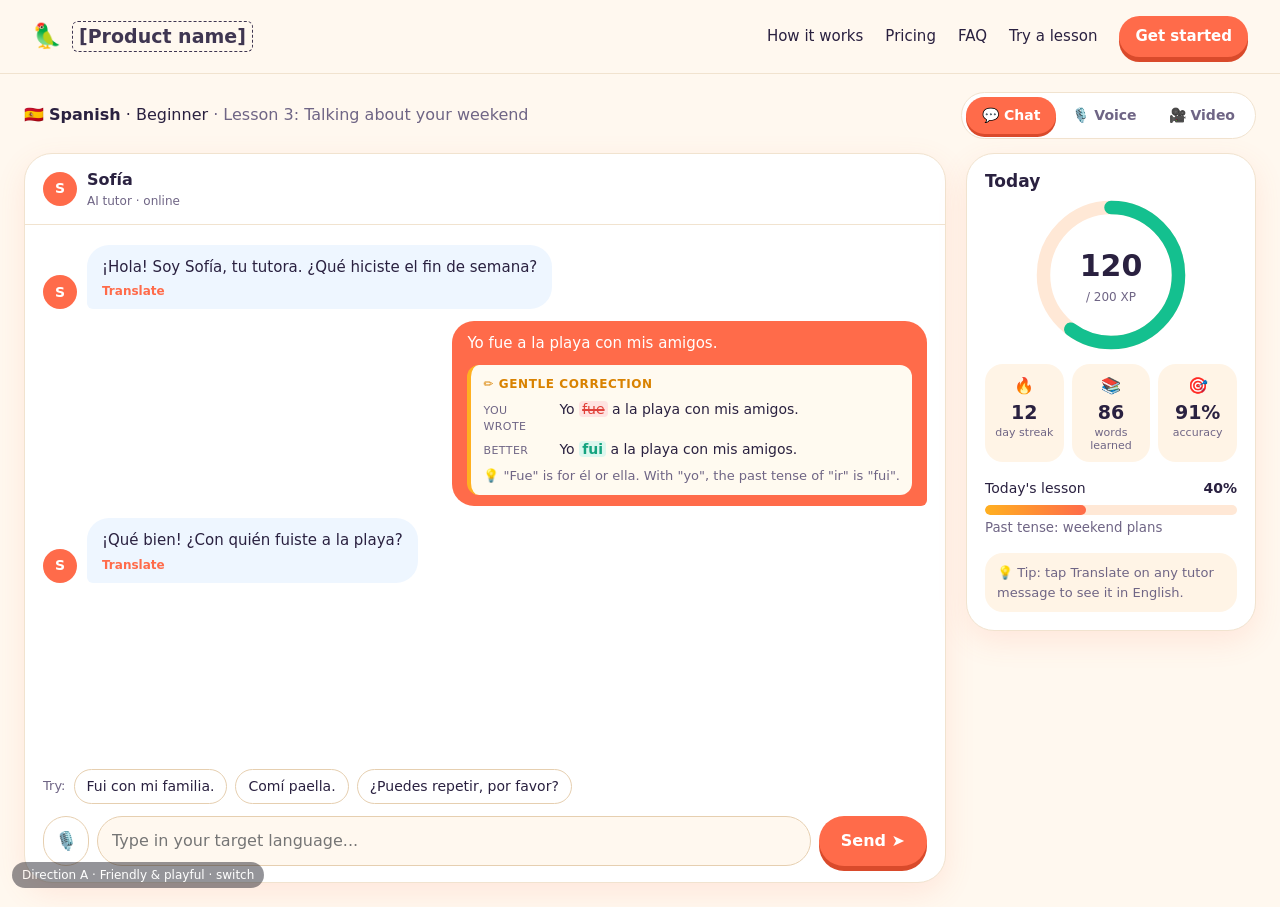
==== a/practice.html @ 054693df "AI language tutor prototype: 3 directions" ====
<!doctype html><html lang="en"><head><meta charset="utf-8"><meta name="viewport" content="width=device-width,initial-scale=1">
<title>Practice · [Product name] prototype A</title><link rel="stylesheet" href="style.css"></head><body class="page-practice">
<header class="nav">
  <a class="logo" href="index.html"><span class="logo-ic">🦜</span><span class="ph">[Product name]</span></a>
  <button class="menu-toggle" type="button" aria-label="Menu">☰</button>
  <nav class="nav-links">
    <a href="index.html#how">How it works</a>
    <a href="index.html#pricing">Pricing</a>
    <a href="index.html#faq">FAQ</a>
    <a href="practice.html">Try a lesson</a>
    <a class="btn btn-primary btn-sm" href="onboarding.html">Get started</a>
  </nav>
</header>
<a class="dir-tag" href="../index.html" title="Back to directions">Direction A · Friendly & playful · switch</a>
<main class="practice">
  <div class="p-top">
    <div class="p-title"><span class="js-flag">🇪🇸</span> <b class="js-lang">Spanish</b> · <span class="js-level">Beginner</span> <span class="muted">· Lesson 3: Talking about your weekend</span></div>
    <div class="mode-switch" role="tablist">
      <button class="mode-btn active" data-mode="chat" role="tab">💬 Chat</button>
      <button class="mode-btn" data-mode="voice" role="tab">🎙️ Voice</button>
      <button class="mode-btn" data-mode="video" role="tab">🎥 Video</button>
    </div>
  </div>
  <div class="p-grid">
    <section class="stage" id="stage" data-mode="chat">
      <!-- CHAT + VOICE share the transcript -->
      <div class="chat-wrap">
        <div class="chat-head"><span class="avatar-sm js-tutor-init">AI</span><div><b class="js-tutor">Sofía</b><small>AI tutor · online</small></div></div>
        <div class="chat" id="chat"></div>
        <div class="voice-panel">
          <button class="mic-big" id="micBig" type="button" aria-label="Toggle microphone">🎙️</button>
          <div class="wave"><span style="animation-delay:0.00s"></span><span style="animation-delay:0.07s"></span><span style="animation-delay:0.14s"></span><span style="animation-delay:0.21s"></span><span style="animation-delay:0.28s"></span><span style="animation-delay:0.35s"></span><span style="animation-delay:0.42s"></span><span style="animation-delay:0.49s"></span><span style="animation-delay:0.56s"></span><span style="animation-delay:0.63s"></span><span style="animation-delay:0.70s"></span><span style="animation-delay:0.77s"></span><span style="animation-delay:0.84s"></span><span style="animation-delay:0.91s"></span><span style="animation-delay:0.98s"></span><span style="animation-delay:1.05s"></span><span style="animation-delay:1.12s"></span><span style="animation-delay:1.19s"></span><span style="animation-delay:1.26s"></span><span style="animation-delay:1.33s"></span><span style="animation-delay:1.40s"></span><span style="animation-delay:1.47s"></span><span style="animation-delay:1.54s"></span><span style="animation-delay:1.61s"></span></div>
          <div class="voice-status" id="voiceStatus">Tap the mic and speak</div>
          <small class="muted">Prototype: no real audio is recorded</small>
        </div>
        <div class="suggestions" id="suggestions"><span class="sugg-lbl">Try:</span></div>
        <form class="composer" id="composer"><button type="button" class="icon-btn js-to-voice" title="Voice mode">🎙️</button><input id="msgInput" autocomplete="off" placeholder="Type in your target language..."><button class="btn btn-primary send" type="submit">Send ➤</button></form>
      </div>
      <!-- VIDEO -->
      <div class="video-wrap">
        <div class="call">
          <div class="tutor-tile" id="tutorTile">
            <svg class="avatar-svg big" viewBox="0 0 200 200" aria-hidden="true">
  <defs><radialGradient id="glow-big" cx="50%" cy="45%" r="55%"><stop offset="0" stop-color="var(--glow1)"/><stop offset="1" stop-color="var(--glow2)" stop-opacity="0"/></radialGradient></defs>
  <circle class="av-glow" cx="100" cy="95" r="95" fill="url(#glow-big)"/>
  <path class="av-hair-back" d="M42 110 Q36 40 100 32 Q164 40 158 110 L160 170 Q100 150 40 170 Z" fill="var(--hair)"/>
  <rect x="86" y="128" width="28" height="30" rx="10" fill="var(--skin2)"/>
  <path d="M40 200 Q46 150 100 148 Q154 150 160 200 Z" fill="var(--shirt)"/>
  <ellipse cx="100" cy="98" rx="46" ry="54" fill="var(--skin)"/>
  <path d="M54 84 Q60 40 100 40 Q146 42 148 88 Q128 62 96 60 Q70 64 54 84 Z" fill="var(--hair)"/>
  <g class="av-eyes"><ellipse cx="82" cy="98" rx="5" ry="6" fill="#2b2b3a"/><ellipse cx="118" cy="98" rx="5" ry="6" fill="#2b2b3a"/></g>
  <path d="M73 86 Q82 81 90 85" stroke="#2b2b3a" stroke-width="2.5" fill="none" stroke-linecap="round"/><path d="M110 85 Q118 81 127 86" stroke="#2b2b3a" stroke-width="2.5" fill="none" stroke-linecap="round"/>
  <ellipse cx="72" cy="114" rx="7" ry="4" fill="#ff8a8a" opacity=".35"/><ellipse cx="128" cy="114" rx="7" ry="4" fill="#ff8a8a" opacity=".35"/>
  <ellipse class="av-mouth" cx="100" cy="124" rx="11" ry="4" fill="#a3324a"/>
</svg>
            <video id="tutorVideo" playsinline preload="metadata" poster="../assets/tutor-poster.jpg"><source src="../assets/tutor-sample.mp4" type="video/mp4"></video>
            <button class="play-btn" id="playBtn" type="button" aria-label="Play with sound">▶</button>
            <span class="tile-label">AI tutor · <b class="js-tutor">Sofía</b></span>
            <span class="rec">● LIVE</span>
            <div class="self-tile" id="selfTile">
              <svg viewBox="0 0 100 100" class="silhouette"><circle cx="50" cy="38" r="18"/><path d="M18 100 Q20 64 50 62 Q80 64 82 100Z"/></svg>
              <span class="cam-off-lbl">Camera off</span>
              <button class="self-cam" id="selfCamToggle" type="button">📷 Turn off</button>
              <span class="self-lbl">You</span>
            </div>
          </div>
          <div class="subs" id="subs">
            <div class="sub-text" id="subText"></div><div class="sub-tr" id="subTr"></div>
            <button class="tr-toggle" id="trToggle" type="button">Translate</button>
          </div>
          <div class="controls">
            <button class="ctl" id="vcMic" type="button" title="Mute">🎙️<small>Mic</small></button>
            <button class="ctl" id="vcCam" type="button" title="Camera">📷<small>Camera</small></button>
            <button class="ctl" id="vcCc" type="button" title="Captions">CC<small>Captions</small></button>
            <button class="ctl end" id="vcEnd" type="button">✕<small>End lesson</small></button>
          </div>
        </div>
        <aside class="feedback"><h3>Live feedback</h3><p class="muted small">Corrections from this lesson appear here.</p><div id="feedbackList"></div></aside>
      </div>
    </section>
    <aside class="panel">
      <h3>Today</h3>
      <div class="ring-wrap"><svg class="ring" viewBox="0 0 100 100"><circle cx="50" cy="50" r="45" class="ring-bg"/><circle cx="50" cy="50" r="45" class="ring-fg" style="stroke-dasharray:283;stroke-dashoffset:113"/></svg><div class="ring-txt"><b class="js-xp">120</b><small>/ 200 XP</small></div></div>
      <div class="stats">
        <div class="stat"><span>🔥</span><b>12</b><small>day streak</small></div>
        <div class="stat"><span>📚</span><b class="js-words">86</b><small>words learned</small></div>
        <div class="stat"><span>🎯</span><b class="js-acc">91%</b><small>accuracy</small></div>
      </div>
      <div class="lesson-prog"><div class="lp-top"><span>Today's lesson</span><b class="js-lesson">40%</b></div><div class="bar"><div class="bar-fill js-lessonbar" style="width:40%"></div></div><small class="muted">Past tense: weekend plans</small></div>
      <div class="panel-tip">💡 Tip: tap Translate on any tutor message to see it in English.</div>
    </aside>
  </div>
</main>
<div class="modal" id="endModal"><div class="modal-card"><div class="big-emoji">🎉</div><h2>Lesson complete!</h2><p>+40 XP · 6 new words · 2 corrections reviewed</p><div class="cta-row"><button class="btn btn-primary" id="endClose" type="button">Back to chat</button><a class="btn btn-ghost" href="index.html">Home</a></div></div></div>
<script src="app.js"></script></body></html>
---- a/style.css ----
/* ===== BASE LAYOUT (shared) ===== */
*{box-sizing:border-box}
html{scroll-behavior:smooth}
body{margin:0;font-family:var(--font);background:var(--bg);color:var(--text);line-height:1.5;-webkit-font-smoothing:antialiased}
h1,h2,h3{font-family:var(--font-head);line-height:1.15;margin:0 0 .5em}
a{color:var(--link,var(--primary))}
.muted{color:var(--muted)} .small{font-size:13px}
.ph{border:1.5px dashed currentColor;border-radius:6px;padding:0 6px;font-weight:700;opacity:.9}
.btn{display:inline-flex;align-items:center;justify-content:center;gap:8px;padding:11px 20px;border-radius:var(--radius-btn);font:inherit;font-weight:600;text-decoration:none;border:2px solid transparent;cursor:pointer;transition:transform .12s,box-shadow .12s,background .12s}
.btn:hover{transform:translateY(-1px)}
.btn-primary{background:var(--primary);color:var(--primary-ink);box-shadow:var(--btn-shadow)}
.btn-ghost{background:transparent;color:var(--text);border-color:var(--border-strong)}
.btn-sm{padding:7px 14px;font-size:14px}.btn-lg{padding:15px 26px;font-size:17px}
/* nav */
.nav{display:flex;align-items:center;justify-content:space-between;padding:16px 32px;background:var(--nav-bg);border-bottom:1px solid var(--border);position:sticky;top:0;z-index:20;backdrop-filter:blur(10px)}
.logo{display:flex;align-items:center;gap:10px;text-decoration:none;color:var(--text);font-family:var(--font-head);font-size:19px}
.logo-ic{font-size:24px}
.nav-links{display:flex;align-items:center;gap:22px}
.nav-links a{color:var(--text);text-decoration:none;font-size:15px}
.nav-links a.btn{color:var(--primary-ink)}
.menu-toggle{display:none;background:none;border:0;font-size:24px;color:var(--text);cursor:pointer}
.dir-tag{position:fixed;left:12px;bottom:12px;z-index:60;font:12px/1 system-ui,sans-serif;background:rgba(20,20,30,.82);color:#fff;padding:7px 10px;border-radius:999px;text-decoration:none;opacity:.55}.dir-tag:hover{opacity:1}
/* landing */
.hero{display:grid;grid-template-columns:1.1fr .9fr;gap:48px;align-items:center;max-width:1200px;margin:0 auto;padding:64px 32px 72px}
.hero h1{font-size:54px;letter-spacing:-.02em}
.eyebrow{display:inline-block;font-size:14px;font-weight:600;color:var(--eyebrow,var(--primary));margin-bottom:14px}
.lead{font-size:18px;color:var(--muted);max-width:560px}
.cta-row{display:flex;gap:12px;flex-wrap:wrap;margin:26px 0 16px}
.trust{font-size:14px;color:var(--muted)}
.sample-chat{background:var(--surface);border:1px solid var(--border);border-radius:var(--radius-lg);padding:18px;box-shadow:var(--shadow)}
.sc-head{display:flex;align-items:center;gap:10px;padding-bottom:12px;margin-bottom:12px;border-bottom:1px solid var(--border)}
.sc-head small,.chat-head small{display:block;color:var(--muted);font-size:12px}
.live-dot{margin-left:auto;color:var(--ok);font-size:12px;font-weight:600}
.section{padding:72px 32px;max-width:1200px;margin:0 auto}
.section.alt{max-width:none;background:var(--surface-alt)}
.section.alt>*{max-width:1136px;margin-left:auto;margin-right:auto}
.sec-title{text-align:center;font-size:36px;margin-bottom:36px}
.vp-grid{display:grid;grid-template-columns:repeat(4,1fr);gap:20px}
.vp{background:var(--surface);border:1px solid var(--border);border-radius:var(--radius-lg);padding:24px}
.vp-ic{width:52px;height:52px;display:grid;place-items:center;font-size:26px;border-radius:var(--radius);background:var(--icon-bg);color:var(--icon-ink,var(--primary));margin-bottom:14px}
.vp h3{font-size:19px}.vp p{color:var(--muted);margin:0;font-size:15px}
.steps{display:grid;grid-template-columns:repeat(3,1fr);gap:24px}
.step{text-align:center;padding:12px 20px}
.step-n{width:52px;height:52px;margin:0 auto 14px;border-radius:50%;display:grid;place-items:center;font-weight:800;font-size:20px;background:var(--primary);color:var(--primary-ink)}
.step p{color:var(--muted)}
.split{display:grid;grid-template-columns:1fr 1fr;gap:48px;align-items:center}
.split h2{font-size:36px}
.mini-call{background:var(--call-bg);border-radius:var(--radius-lg);padding:14px;box-shadow:var(--shadow)}
.mini-tile{position:relative;aspect-ratio:16/10;border-radius:var(--radius);background:var(--tile-bg);overflow:hidden;display:grid;place-items:center}
.mini-tile .avatar-svg{height:92%}
.mini-sub{text-align:center;color:var(--sub-ink);background:var(--sub-bg);border-radius:10px;padding:10px;margin-top:10px;font-weight:600}
.tgrid{display:grid;grid-template-columns:repeat(3,1fr);gap:20px}
.tcard{margin:0;background:var(--surface);border:1px solid var(--border);border-radius:var(--radius-lg);padding:24px}
.tcard blockquote{margin:0 0 18px;font-size:17px}
.tcard figcaption{display:flex;align-items:center;gap:10px}
.tcard small{display:block;color:var(--muted)}
.t-av{width:40px;height:40px;border-radius:50%;display:grid;place-items:center;background:var(--icon-bg);color:var(--icon-ink,var(--primary));font-weight:700}
.pricing{display:grid;grid-template-columns:repeat(2,minmax(0,340px));gap:24px;justify-content:center}
.plan{position:relative;background:var(--surface);border:1px solid var(--border);border-radius:var(--radius-lg);padding:28px}
.plan.featured{border:2px solid var(--primary)}
.plan .badge{position:absolute;top:-12px;right:20px;background:var(--primary);color:var(--primary-ink);font-size:12px;font-weight:700;padding:4px 10px;border-radius:999px}
.price{font-size:40px;font-weight:800;font-family:var(--font-head);margin-bottom:8px}.price small{font-size:16px;color:var(--muted)}
.plan ul{padding-left:18px;color:var(--muted);margin:0 0 22px}
.faq{max-width:760px}
.faq details{background:var(--surface);border:1px solid var(--border);border-radius:var(--radius);padding:16px 20px;margin-bottom:10px}
.faq summary{font-weight:600;cursor:pointer}.faq p{color:var(--muted);margin:10px 0 0}
.cta-band{text-align:center;padding:72px 24px;background:var(--band-bg);color:var(--band-ink)}
.cta-band h2{font-size:34px;margin-bottom:22px}
.foot{text-align:center;padding:28px;color:var(--muted);font-size:14px;border-top:1px solid var(--border)}
/* chat bits (shared by landing + practice) */
.msg{display:flex;gap:10px;margin:12px 0;align-items:flex-end}
.msg.learner{justify-content:flex-end}
.bubble{max-width:78%;padding:11px 15px;border-radius:var(--radius-bubble);font-size:15px}
.msg.tutor .bubble{background:var(--tutor-bg);color:var(--tutor-ink);border-bottom-left-radius:6px}
.msg.learner .bubble{background:var(--learner-bg);color:var(--learner-ink);border-bottom-right-radius:6px}
.avatar-sm{flex:none;width:34px;height:34px;border-radius:50%;display:grid;place-items:center;background:var(--primary);color:var(--primary-ink);font-weight:700;font-size:14px}
.correction{margin-top:10px;background:var(--corr-bg);color:var(--corr-ink);border-radius:12px;padding:10px 12px;font-size:14px;border-left:4px solid var(--accent)}
.c-head{font-weight:700;font-size:12px;text-transform:uppercase;letter-spacing:.05em;margin-bottom:6px;color:var(--corr-head,var(--accent))}
.c-row{display:flex;gap:8px;margin:3px 0;align-items:baseline}
.c-lbl{flex:none;width:68px;font-size:11px;text-transform:uppercase;color:var(--corr-muted,var(--muted));letter-spacing:.04em}
del{color:var(--err);text-decoration-thickness:2px;background:var(--err-bg);border-radius:4px;padding:0 3px}
ins{color:var(--ok);text-decoration:none;font-weight:700;background:var(--ok-bg);border-radius:4px;padding:0 3px}
.c-why{margin-top:6px;font-size:13px;color:var(--corr-muted,var(--muted))}
.tr-btn{display:block;margin-top:6px;background:none;border:0;padding:0;font:600 12px var(--font);color:var(--tr-link,var(--primary));cursor:pointer}
.tr{display:none;font-size:13px;opacity:.75;margin-top:4px;font-style:italic}
.show-tr .tr{display:block}
.typing .bubble{display:flex;gap:4px;padding:14px}
.dot{width:7px;height:7px;border-radius:50%;background:currentColor;opacity:.4;animation:blink 1s infinite}
.dot:nth-child(2){animation-delay:.2s}.dot:nth-child(3){animation-delay:.4s}
@keyframes blink{50%{opacity:1}}
/* onboarding */
.onb{max-width:1000px;margin:0 auto;padding:40px 24px 120px}
.onb-head{text-align:center;margin-bottom:28px}.onb-head h1{font-size:40px}.onb-head .lead{margin:0 auto}
.progress-dots{display:flex;gap:6px;justify-content:center;margin-bottom:18px}
.progress-dots span{width:34px;height:6px;border-radius:3px;background:var(--border)}.progress-dots .on{background:var(--primary)}
.onb-step{margin-bottom:34px}
.onb-step h2{font-size:21px;display:flex;align-items:center;gap:10px}
.onb-step h2 small{font-weight:400;color:var(--muted);font-size:15px}
.sn{width:30px;height:30px;border-radius:50%;display:inline-grid;place-items:center;font-size:15px;background:var(--primary);color:var(--primary-ink);font-family:var(--font)}
.lang-grid{display:grid;grid-template-columns:repeat(6,1fr);gap:12px}
.lang-card,.level-card,.goal-chip{font:inherit;color:var(--text);background:var(--surface);border:2px solid var(--border);cursor:pointer;transition:all .12s}
.lang-card{border-radius:var(--radius);padding:14px 8px;display:flex;flex-direction:column;align-items:center;gap:2px}
.lang-card .flag{font-size:34px}.lang-card .lname{font-weight:700;font-size:15px}.lang-card .lhello{font-size:12px;color:var(--muted)}
.lang-card:hover,.level-card:hover,.goal-chip:hover{border-color:var(--border-strong)}
.selected{border-color:var(--primary)!important;background:var(--sel-bg)!important;box-shadow:0 0 0 3px var(--sel-ring)}
.level-grid{display:grid;grid-template-columns:repeat(3,1fr);gap:14px}
.level-card{border-radius:var(--radius-lg);padding:18px;text-align:left;display:grid;grid-template-columns:auto 1fr;column-gap:12px;row-gap:2px}
.lv-ic{grid-row:span 3;font-size:30px}.lv-name{font-weight:700;font-size:17px}.lv-cefr{font-size:12px;font-weight:700;color:var(--primary)}.lv-desc{font-size:14px;color:var(--muted)}
.goal-row{display:flex;flex-wrap:wrap;gap:10px}
.goal-chip{border-radius:999px;padding:10px 18px;font-weight:600}
.onb-foot{position:fixed;left:0;right:0;bottom:0;display:flex;justify-content:center;align-items:center;gap:20px;padding:14px 24px;background:var(--nav-bg);border-top:1px solid var(--border);backdrop-filter:blur(10px);z-index:30}
.summary{color:var(--muted);font-weight:600}
/* practice */
.practice{max-width:1280px;margin:0 auto;padding:18px 24px 24px}
.p-top{display:flex;justify-content:space-between;align-items:center;gap:16px;margin-bottom:14px;flex-wrap:wrap}
.p-title{font-size:16px}
.mode-switch{display:inline-flex;background:var(--surface);border:1px solid var(--border);border-radius:999px;padding:4px}
.mode-btn{font:inherit;font-weight:600;font-size:14px;border:0;background:transparent;color:var(--muted);padding:8px 16px;border-radius:999px;cursor:pointer}
.mode-btn.active{background:var(--primary);color:var(--primary-ink)}
.p-grid{display:grid;grid-template-columns:1fr 290px;gap:20px;align-items:start}
.stage{min-width:0}
.chat-wrap{background:var(--surface);border:1px solid var(--border);border-radius:var(--radius-lg);display:flex;flex-direction:column;height:calc(100vh - 170px);min-height:560px;overflow:hidden;box-shadow:var(--shadow)}
.chat-head{display:flex;align-items:center;gap:10px;padding:14px 18px;border-bottom:1px solid var(--border)}
.chat{flex:1;overflow-y:auto;padding:8px 18px}
.suggestions{display:flex;gap:8px;flex-wrap:wrap;padding:10px 18px 0;align-items:center}
.sugg-lbl{font-size:13px;color:var(--muted)}
.sugg{font:inherit;font-size:14px;border:1px solid var(--border-strong);background:var(--chip-bg,transparent);color:var(--text);padding:6px 12px;border-radius:999px;cursor:pointer}
.sugg:hover{border-color:var(--primary)}
.composer{display:flex;gap:8px;padding:12px 18px 16px}
.composer input{flex:1;min-width:0;font:inherit;padding:12px 14px;border-radius:var(--radius-btn);border:1.5px solid var(--border-strong);background:var(--input-bg,var(--bg));color:var(--text)}
.composer input:focus{outline:none;border-color:var(--primary)}
.icon-btn{flex:none;width:46px;border-radius:var(--radius-btn);border:1.5px solid var(--border-strong);background:var(--surface);font-size:18px;cursor:pointer}
/* voice */
.voice-panel{display:none;flex-direction:column;align-items:center;gap:6px;padding:12px;border-top:1px solid var(--border);background:var(--voice-bg)}
[data-mode="voice"] .voice-panel{display:flex}
[data-mode="voice"] .composer{display:none}
.mic-big{width:72px;height:72px;border-radius:50%;border:0;font-size:34px;background:var(--primary);color:var(--primary-ink);cursor:pointer;box-shadow:var(--btn-shadow);position:relative}
.listening .mic-big{background:var(--accent);animation:pulse 1.2s infinite}
@keyframes pulse{0%{box-shadow:0 0 0 0 var(--pulse)}100%{box-shadow:0 0 0 22px transparent}}
.wave{display:flex;gap:4px;align-items:center;height:44px}
.wave span{width:5px;height:6px;border-radius:3px;background:var(--wave);opacity:.35}
.listening .wave span{opacity:1;animation:wave .9s ease-in-out infinite}
@keyframes wave{0%,100%{height:6px}50%{height:40px}}
.wave span:nth-child(3n){animation-duration:.7s}.wave span:nth-child(4n){animation-duration:1.1s}
.voice-status{font-weight:700}
/* video */
.video-wrap{display:none;grid-template-columns:1fr 260px;gap:16px}
[data-mode="video"] .video-wrap{display:grid}
[data-mode="video"] .chat-wrap{display:none}
.call{background:var(--call-bg);border-radius:var(--radius-lg);padding:14px;box-shadow:var(--shadow);min-width:0}
.tutor-tile{position:relative;aspect-ratio:16/10;background:var(--tile-bg);border-radius:var(--radius);overflow:hidden;display:grid;place-items:center}
.tutor-tile .avatar-svg{height:88%;max-width:100%}
.tutor-tile video{position:absolute;inset:0;width:100%;height:100%;object-fit:cover;display:none;background:#000}
.tutor-tile.has-video video{display:block}
.tutor-tile.has-video .avatar-svg{display:none}
.play-btn{display:none;position:absolute;left:50%;top:50%;transform:translate(-50%,-50%);width:72px;height:72px;border-radius:50%;border:0;background:rgba(255,255,255,.92);color:#111;font-size:26px;cursor:pointer;box-shadow:0 6px 24px rgba(0,0,0,.3);z-index:3}
.tutor-tile.has-video .play-btn{display:block}
.tutor-tile.playing .play-btn{display:none}
.av-glow{transform-origin:100px 95px;opacity:.6}
.speaking .av-glow,.mini-tile .av-glow{animation:glow 1.4s ease-in-out infinite}
@keyframes glow{50%{opacity:1;transform:scale(1.05)}}
.av-mouth{transform-origin:100px 124px}
.speaking .av-mouth,.mini-tile .av-mouth{animation:talk .28s ease-in-out infinite alternate}
@keyframes talk{from{transform:scaleY(.6)}to{transform:scaleY(2.4)}}
.av-eyes{transform-origin:100px 98px;animation:eyes 4s infinite}
@keyframes eyes{0%,94%,100%{transform:scaleY(1)}97%{transform:scaleY(.1)}}
.tile-label{position:absolute;left:12px;bottom:12px;background:rgba(0,0,0,.55);color:#fff;font-size:13px;padding:5px 10px;border-radius:8px;z-index:2}
.rec{position:absolute;left:12px;top:12px;background:rgba(0,0,0,.55);color:#ff6b6b;font-size:12px;font-weight:700;padding:4px 9px;border-radius:8px;z-index:2}
.self-tile{position:absolute;right:12px;bottom:12px;width:24%;aspect-ratio:4/3;border-radius:12px;background:var(--self-bg);border:2px solid rgba(255,255,255,.7);overflow:hidden;display:grid;place-items:center;z-index:2}
.silhouette{width:60%;fill:rgba(255,255,255,.55)}
.cam-off-lbl{display:none;position:absolute;color:#fff;font-size:12px}
.self-tile.cam-off .silhouette{opacity:.15}.self-tile.cam-off .cam-off-lbl{display:block}
.self-cam{position:absolute;top:6px;right:6px;font-size:10px;border:0;border-radius:6px;padding:3px 6px;background:rgba(0,0,0,.5);color:#fff;cursor:pointer}
.self-lbl{position:absolute;left:6px;bottom:4px;color:#fff;font-size:11px}
.subs{position:relative;margin-top:12px;background:var(--sub-bg);color:var(--sub-ink);border-radius:12px;padding:12px 110px 12px 16px;min-height:56px}
.subs.hidden{visibility:hidden}
.sub-text{font-size:18px;font-weight:600}
.sub-tr{display:none;font-size:14px;opacity:.75;font-style:italic}
.subs.show-tr .sub-tr{display:block}
.tr-toggle{position:absolute;right:10px;top:50%;transform:translateY(-50%);font:600 12px var(--font);border:1px solid currentColor;background:transparent;color:inherit;border-radius:999px;padding:5px 10px;cursor:pointer;opacity:.8}
.tr-toggle.on{background:var(--primary);color:var(--primary-ink);border-color:var(--primary);opacity:1}
.controls{display:flex;justify-content:center;gap:14px;margin-top:14px}
.ctl{width:64px;height:64px;border-radius:50%;border:0;background:var(--ctl-bg);color:var(--ctl-ink);font-size:20px;font-weight:700;cursor:pointer;display:flex;flex-direction:column;align-items:center;justify-content:center;line-height:1.1}
.ctl small{font-size:9px;font-weight:600;margin-top:3px;opacity:.85}
.ctl.off{background:#e5484d;color:#fff}
.ctl.end{background:#e5484d;color:#fff;width:auto;border-radius:999px;padding:0 20px;flex-direction:row;gap:8px}
.ctl.end small{font-size:13px;margin:0}
.feedback{background:var(--surface);border:1px solid var(--border);border-radius:var(--radius-lg);padding:16px;max-height:calc(100vh - 170px);overflow:auto}
.feedback h3{font-size:17px;margin-bottom:2px}
.feedback .correction{margin-top:12px}
/* panel */
.panel{background:var(--surface);border:1px solid var(--border);border-radius:var(--radius-lg);padding:18px;box-shadow:var(--shadow)}
.panel h3{font-size:17px}
.ring-wrap{position:relative;width:150px;height:150px;margin:6px auto 14px}
.ring{width:100%;height:100%;transform:rotate(-90deg)}
.ring circle{fill:none;stroke-width:9;stroke-linecap:round}
.ring-bg{stroke:var(--ring-bg)}.ring-fg{stroke:var(--ring-fg);transition:stroke-dashoffset .5s}
.ring-txt{position:absolute;inset:0;display:flex;flex-direction:column;align-items:center;justify-content:center}
.ring-txt b{font-size:30px;font-family:var(--font-head)}.ring-txt small{color:var(--muted);font-size:12px}
.stats{display:grid;grid-template-columns:repeat(3,1fr);gap:8px;margin-bottom:16px}
.stat{background:var(--stat-bg);border-radius:var(--radius);padding:10px 6px;text-align:center;display:flex;flex-direction:column}
.stat b{font-size:19px}.stat small{font-size:11px;color:var(--muted);line-height:1.2}
.lesson-prog{margin-bottom:14px}.lp-top{display:flex;justify-content:space-between;font-size:14px;margin-bottom:6px}
.bar{height:10px;border-radius:5px;background:var(--ring-bg);overflow:hidden}
.bar-fill{height:100%;background:var(--bar-fill,var(--primary));border-radius:5px;transition:width .4s}
.panel-tip{font-size:13px;color:var(--muted);background:var(--stat-bg);border-radius:var(--radius);padding:10px 12px}
/* modal */
.modal{display:none;position:fixed;inset:0;background:rgba(0,0,0,.5);z-index:80;place-items:center;padding:20px}
.modal.open{display:grid}
.modal-card{background:var(--surface);color:var(--text);border-radius:var(--radius-lg);padding:32px;text-align:center;max-width:420px;width:100%}
.big-emoji{font-size:52px}
/* ===== responsive ===== */
@media (max-width:1100px){.vp-grid{grid-template-columns:repeat(2,1fr)}.video-wrap{grid-template-columns:1fr}.feedback{max-height:none}}
@media (max-width:900px){
  .hero{grid-template-columns:1fr;padding:40px 20px;gap:32px}.hero h1{font-size:40px}
  .steps,.tgrid,.split{grid-template-columns:1fr}.lang-grid{grid-template-columns:repeat(4,1fr)}
  .p-grid{grid-template-columns:1fr}.panel{order:-1}
}
@media (max-width:640px){
  .nav{padding:12px 16px}.menu-toggle{display:block}
  .nav-links{display:none;position:absolute;top:100%;left:0;right:0;flex-direction:column;align-items:stretch;gap:0;background:var(--surface);border-bottom:1px solid var(--border);padding:8px 16px 16px}
  .nav-links a{padding:10px 0}.nav-open .nav-links{display:flex}
  .hero h1{font-size:34px}.lead{font-size:16px}.section{padding:48px 18px}.sec-title,.split h2{font-size:28px}
  .vp-grid,.pricing,.level-grid{grid-template-columns:1fr}
  .lang-grid{grid-template-columns:repeat(3,1fr);gap:8px}.lang-card .flag{font-size:28px}
  .onb-head h1{font-size:30px}.onb-foot{flex-direction:column;gap:8px;padding:10px 16px}.onb-foot .btn{width:100%}
  .practice{padding:10px 10px 16px}.p-top{flex-direction:column;align-items:stretch}.mode-switch{justify-content:space-between}.mode-btn{flex:1;padding:8px 6px}
  .panel{padding:12px;display:grid;grid-template-columns:96px 1fr;column-gap:12px;align-items:center}
  .panel h3,.panel-tip{display:none}.ring-wrap{width:96px;height:96px;margin:0;grid-row:span 2}.ring-txt b{font-size:20px}
  .stats{margin-bottom:8px}.stat{padding:6px 4px}.stat b{font-size:16px}.lesson-prog{margin:0}
  .chat-wrap{height:70vh;min-height:480px}.bubble{max-width:88%}.c-row{flex-direction:column;gap:0}.c-lbl{width:auto}
  .subs{padding-right:16px;padding-bottom:42px}.tr-toggle{top:auto;bottom:8px;transform:none}.sub-text{font-size:16px}
  .self-tile{width:32%}.ctl{width:54px;height:54px}.dir-tag{display:none}
}

/* ===== THEME A ===== */
:root{--font:"Nunito","Quicksand",ui-rounded,system-ui,-apple-system,"Segoe UI",Roboto,sans-serif;--font-head:ui-rounded,"Nunito",system-ui,sans-serif;
--bg:#fff8ef;--surface:#ffffff;--surface-alt:#fff0dc;--text:#2a2140;--muted:#6f6585;--primary:#ff6b4a;--primary-ink:#fff;--accent:#ffb020;--link:#ff6b4a;
--border:#f1e3cf;--border-strong:#e6cfb0;--radius:18px;--radius-lg:28px;--radius-btn:999px;--radius-bubble:22px;--shadow:0 10px 30px rgba(255,107,74,.12);--btn-shadow:0 5px 0 #d94a2b;
--nav-bg:rgba(255,248,239,.9);--icon-bg:#ffe9e2;--eyebrow:#e0552f;--band-bg:linear-gradient(120deg,#ff6b4a,#ffb020);--band-ink:#fff;
--tutor-bg:#eef6ff;--tutor-ink:#2a2140;--learner-bg:#ff6b4a;--learner-ink:#fff;--corr-bg:#fffaf0;--corr-ink:#2a2140;--corr-head:#d98200;
--ok:#14a37f;--ok-bg:#dcf7ee;--err:#e0413a;--err-bg:#ffe3e1;--sel-bg:#fff1ec;--sel-ring:rgba(255,107,74,.2);
--voice-bg:#fff6e8;--pulse:rgba(255,176,32,.6);--wave:#ff6b4a;--call-bg:#2a2140;--tile-bg:radial-gradient(circle at 50% 40%,#ffd9a8,#ff9f7a 70%);--self-bg:#5b4b8a;
--sub-bg:#ffffff;--sub-ink:#2a2140;--ctl-bg:#40355e;--ctl-ink:#fff;--ring-bg:#ffe8d6;--ring-fg:#14c08f;--stat-bg:#fff4e6;--bar-fill:linear-gradient(90deg,#ffb020,#ff6b4a);
--glow1:#fff6c9;--glow2:#ffb020;--skin:#f5c49c;--skin2:#e6aa80;--hair:#5a2e1c;--shirt:#3ec5a0;}
.hero h1{font-weight:900}
.hero{position:relative}
.hero-visual{position:relative}
.hero-visual:before{content:"";position:absolute;inset:-30px -10px auto auto;width:180px;height:180px;border-radius:50%;background:#ffd23f;z-index:-1}
.hero-visual:after{content:"";position:absolute;left:-30px;bottom:-30px;width:120px;height:120px;border-radius:40px;background:#3ec5a0;transform:rotate(18deg);z-index:-1}
.sample-chat{transform:rotate(-1.5deg)}
.vp:nth-child(2) .vp-ic{background:#fff3cc}.vp:nth-child(3) .vp-ic{background:#dcf7ee}.vp:nth-child(4) .vp-ic{background:#ece6ff}
.vp{border-width:2px;transition:transform .15s}.vp:hover{transform:translateY(-4px) rotate(-.5deg)}
.step:nth-child(2) .step-n{background:#ffb020}.step:nth-child(3) .step-n{background:#3ec5a0}
.step-n{border-radius:18px;transform:rotate(-6deg)}
.btn-ghost{border-width:2px;background:#fff}
.lang-card{border-radius:22px}.lang-card:hover{transform:translateY(-3px) rotate(-1deg)}
.mode-btn.active{box-shadow:0 3px 0 #d94a2b}
.ctl{background:#40355e}
.logo{font-weight:900}
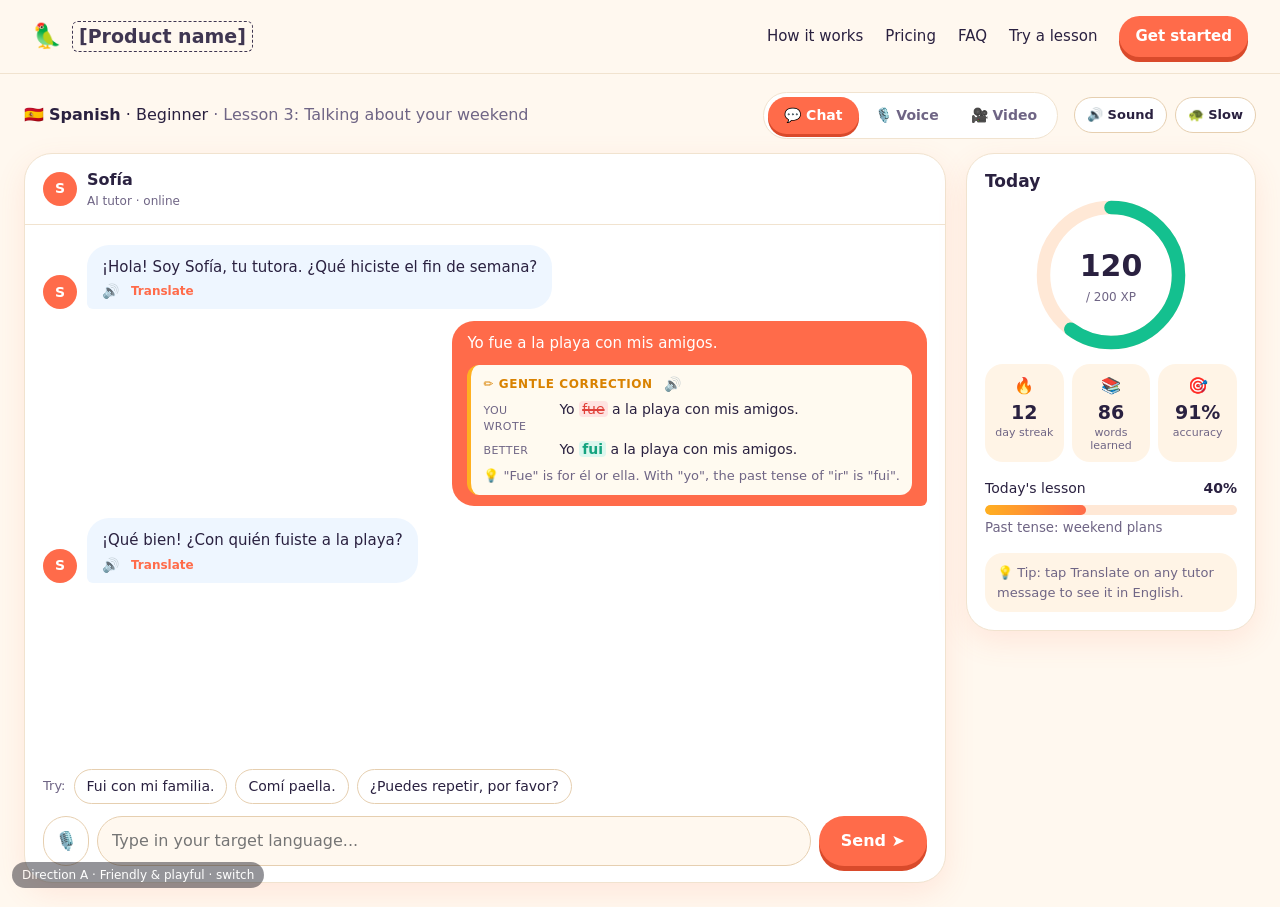
==== commit 26f2616a: "Add spoken tutor audio via Web Speech API (voice, video, chat speaker buttons), mic input, Slow and " ====
--- a/a/practice.html
+++ b/a/practice.html
@@ -14,12 +14,14 @@
 <a class="dir-tag" href="../index.html" title="Back to directions">Direction A · Friendly & playful · switch</a>
 <main class="practice">
   <div class="p-top">
-    <div class="p-title"><span class="js-flag">🇪🇸</span> <b class="js-lang">Spanish</b> · <span class="js-level">Beginner</span> <span class="muted">· Lesson 3: Talking about your weekend</span></div>
+    <div class="p-left"><div class="p-title"><span class="js-flag">🇪🇸</span> <b class="js-lang">Spanish</b> · <span class="js-level">Beginner</span> <span class="muted">· Lesson 3: Talking about your weekend</span></div></div>
     <div class="mode-switch" role="tablist">
       <button class="mode-btn active" data-mode="chat" role="tab">💬 Chat</button>
       <button class="mode-btn" data-mode="voice" role="tab">🎙️ Voice</button>
       <button class="mode-btn" data-mode="video" role="tab">🎥 Video</button>
     </div>
+    <div class="snd-ctrls"><button class="pill-btn" id="soundToggle" type="button" aria-pressed="true" title="Tutor voice on or off">🔊 Sound</button><button class="pill-btn" id="slowToggle" type="button" aria-pressed="false" title="Slower speech for learners">🐢 Slow</button></div>
+    <button class="sound-hint" id="soundHint" type="button">🔈 Tap to enable sound</button>
   </div>
   <div class="p-grid">
     <section class="stage" id="stage" data-mode="chat">
@@ -69,7 +71,8 @@
             <button class="tr-toggle" id="trToggle" type="button">Translate</button>
           </div>
           <div class="controls">
-            <button class="ctl" id="vcMic" type="button" title="Mute">🎙️<small>Mic</small></button>
+            <button class="ctl" id="vcMic" type="button" title="Mute your mic">🎙️<small>Your mic</small></button>
+            <button class="ctl" id="vcSound" type="button" title="Mute or unmute the tutor voice">🔊<small>Tutor voice</small></button>
             <button class="ctl" id="vcCam" type="button" title="Camera">📷<small>Camera</small></button>
             <button class="ctl" id="vcCc" type="button" title="Captions">CC<small>Captions</small></button>
             <button class="ctl end" id="vcEnd" type="button">✕<small>End lesson</small></button>
--- a/a/style.css
+++ b/a/style.css
@@ -233,6 +233,27 @@
   .self-tile{width:32%}.ctl{width:54px;height:54px}.dir-tag{display:none}
 }
 
+/* ===== sound / speech ===== */
+.p-top{position:relative}
+.snd-ctrls{display:flex;gap:8px}
+.pill-btn{font:inherit;font-size:13px;font-weight:600;border:1px solid var(--border-strong);background:var(--surface);color:var(--text);padding:7px 12px;border-radius:999px;cursor:pointer}
+.pill-btn.off{color:var(--err);border-color:var(--err)}
+.pill-btn.on{background:var(--primary);color:var(--primary-ink);border-color:var(--primary)}
+.p-top .mode-switch{margin-left:auto}
+.sound-hint{display:none;position:fixed;left:50%;top:84px;transform:translateX(-50%);z-index:70;font:600 14px var(--font);background:var(--primary);color:var(--primary-ink);border:0;border-radius:999px;padding:10px 18px;box-shadow:0 8px 24px rgba(0,0,0,.25);cursor:pointer;animation:hintpop 1.6s ease-in-out infinite}
+.sound-hint.show{display:block}.sound-hint.info{animation:none;background:#2b2b38;color:#fff;cursor:default}
+@keyframes hintpop{50%{transform:translateX(-50%) scale(1.05)}}
+.msg-tools{display:flex;gap:12px;align-items:center;margin-top:6px}
+.msg-tools .tr-btn{margin-top:0}
+.say-btn{background:none;border:0;padding:0;font-size:14px;line-height:1;cursor:pointer;opacity:.7}
+.say-btn:hover{opacity:1}.say-btn.on{opacity:1;animation:saypulse .6s ease-in-out infinite alternate}
+@keyframes saypulse{to{transform:scale(1.25)}}
+.c-say{margin-left:6px;vertical-align:middle}
+.tutor-speaking .wave span{opacity:1;background:var(--accent);animation:wave .7s ease-in-out infinite}
+.tutor-speaking .mic-big{opacity:.85}
+.sub-text mark{background:var(--accent);color:#111;border-radius:4px;padding:0 2px}
+@media (max-width:640px){.snd-ctrls{justify-content:flex-end}.p-top .mode-switch{margin-left:0}.sound-hint{top:70px}}
+
 /* ===== THEME A ===== */
 :root{--font:"Nunito","Quicksand",ui-rounded,system-ui,-apple-system,"Segoe UI",Roboto,sans-serif;--font-head:ui-rounded,"Nunito",system-ui,sans-serif;
 --bg:#fff8ef;--surface:#ffffff;--surface-alt:#fff0dc;--text:#2a2140;--muted:#6f6585;--primary:#ff6b4a;--primary-ink:#fff;--accent:#ffb020;--link:#ff6b4a;
